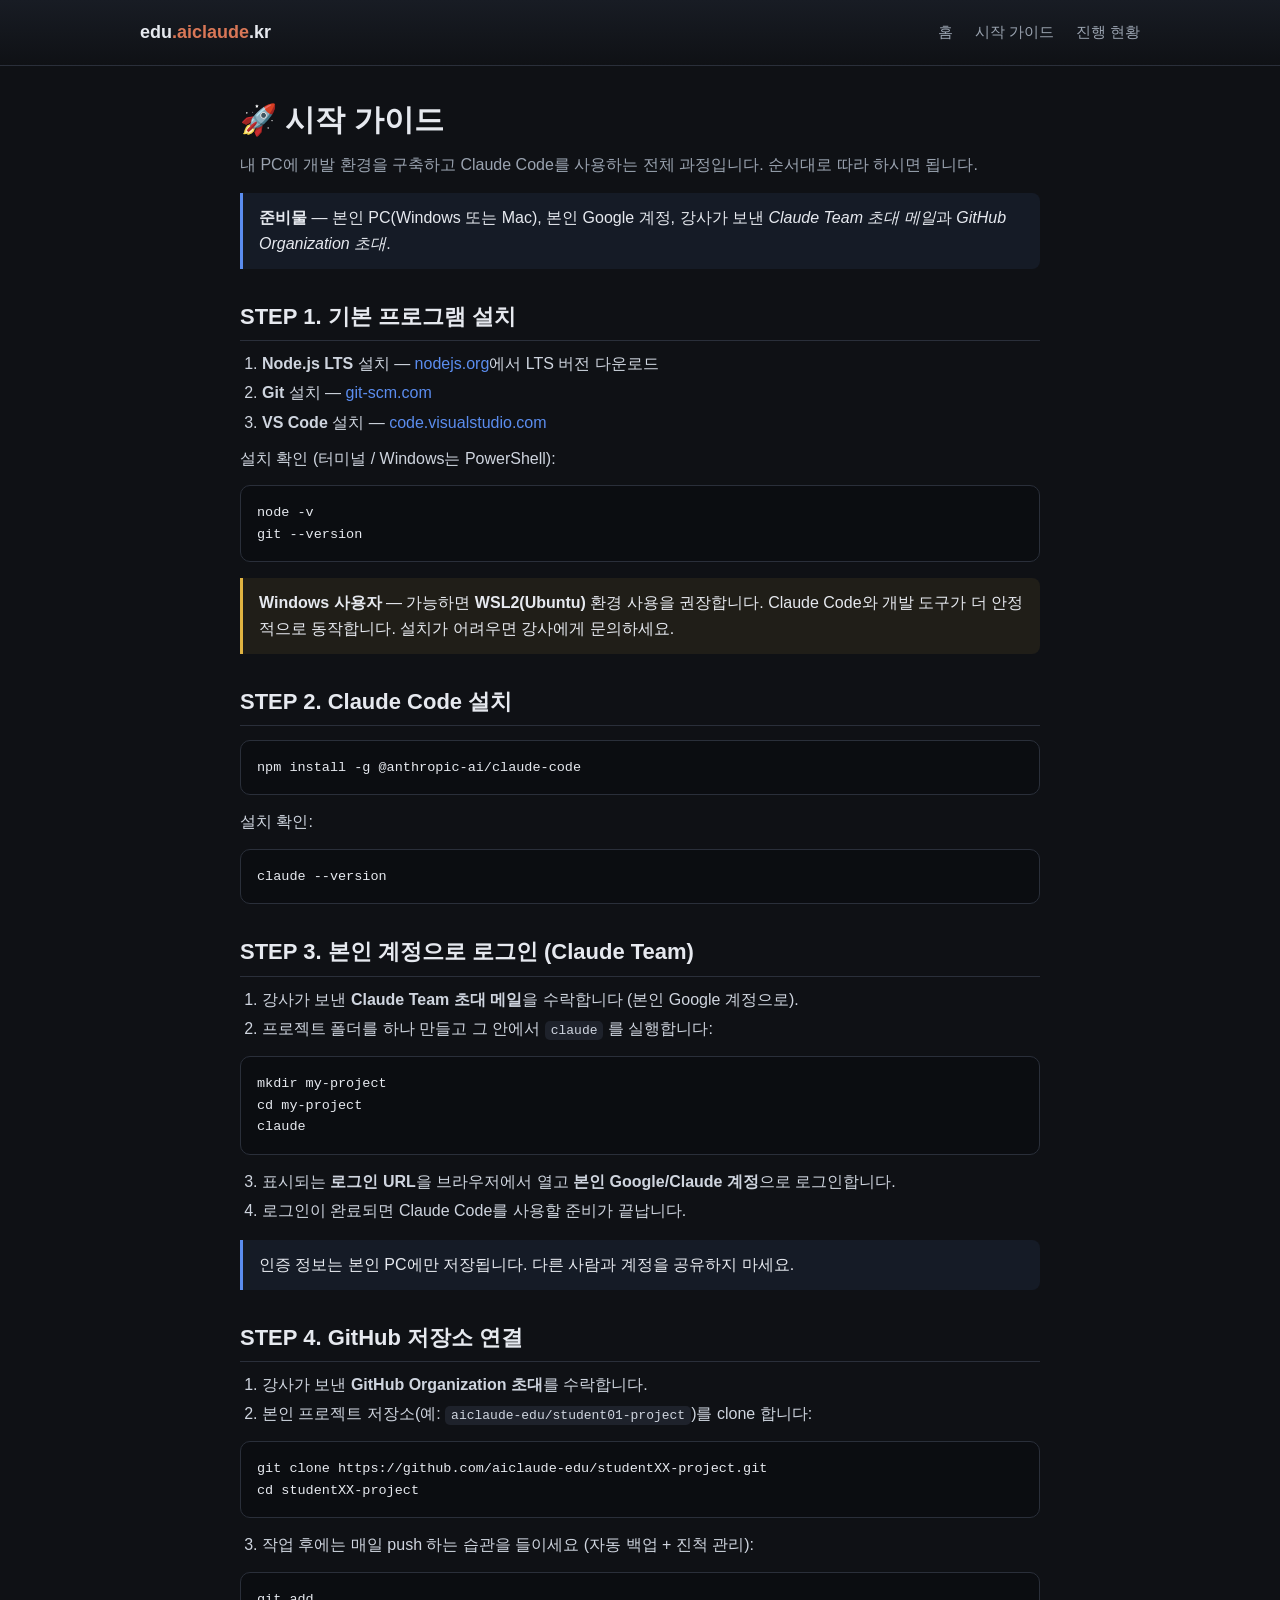
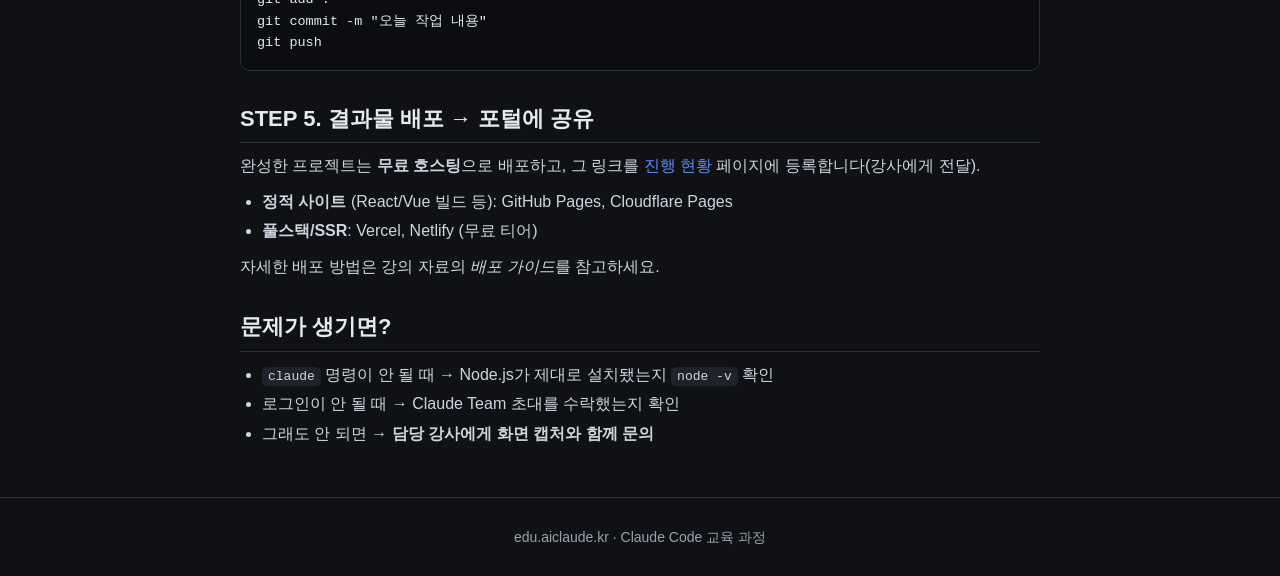
==== portal/onboarding.html @ a7a28240 "edu.aiclaude.kr 교육 포털 및 운영 가이드 추가 - portal/: 정적 교육 포털 (메인/시작가이드/진행현황) - docs/: 서버셋업·학생온보딩·GitHub·배포 " ====
<!DOCTYPE html>
<html lang="ko">
<head>
  <meta charset="UTF-8" />
  <meta name="viewport" content="width=device-width, initial-scale=1.0" />
  <title>시작 가이드 · edu.aiclaude.kr</title>
  <link rel="stylesheet" href="assets/style.css" />
</head>
<body>
  <header class="site">
    <div class="wrap">
      <nav class="nav">
        <span class="brand">edu<span>.aiclaude</span>.kr</span>
        <span class="spacer"></span>
        <a class="link" href="index.html">홈</a>
        <a class="link" href="onboarding.html">시작 가이드</a>
        <a class="link" href="progress.html">진행 현황</a>
      </nav>
    </div>
  </header>

  <div class="wrap">
    <article class="doc" style="margin: 30px auto;">
      <h1>🚀 시작 가이드</h1>
      <p style="color:var(--muted)">내 PC에 개발 환경을 구축하고 Claude Code를 사용하는 전체 과정입니다.
         순서대로 따라 하시면 됩니다.</p>

      <div class="callout">
        <strong>준비물</strong> — 본인 PC(Windows 또는 Mac), 본인 Google 계정,
        강사가 보낸 <em>Claude Team 초대 메일</em>과 <em>GitHub Organization 초대</em>.
      </div>

      <h2>STEP 1. 기본 프로그램 설치</h2>
      <ol>
        <li><strong>Node.js LTS</strong> 설치 — <a href="https://nodejs.org" target="_blank">nodejs.org</a>에서 LTS 버전 다운로드</li>
        <li><strong>Git</strong> 설치 — <a href="https://git-scm.com" target="_blank">git-scm.com</a></li>
        <li><strong>VS Code</strong> 설치 — <a href="https://code.visualstudio.com" target="_blank">code.visualstudio.com</a></li>
      </ol>
      <p>설치 확인 (터미널 / Windows는 PowerShell):</p>
      <pre>node -v
git --version</pre>

      <div class="callout warn">
        <strong>Windows 사용자</strong> — 가능하면 <strong>WSL2(Ubuntu)</strong> 환경 사용을 권장합니다.
        Claude Code와 개발 도구가 더 안정적으로 동작합니다. 설치가 어려우면 강사에게 문의하세요.
      </div>

      <h2>STEP 2. Claude Code 설치</h2>
      <pre>npm install -g @anthropic-ai/claude-code</pre>
      <p>설치 확인:</p>
      <pre>claude --version</pre>

      <h2>STEP 3. 본인 계정으로 로그인 (Claude Team)</h2>
      <ol>
        <li>강사가 보낸 <strong>Claude Team 초대 메일</strong>을 수락합니다 (본인 Google 계정으로).</li>
        <li>프로젝트 폴더를 하나 만들고 그 안에서 <code class="inline">claude</code> 를 실행합니다:</li>
      </ol>
      <pre>mkdir my-project
cd my-project
claude</pre>
      <ol start="3">
        <li>표시되는 <strong>로그인 URL</strong>을 브라우저에서 열고 <strong>본인 Google/Claude 계정</strong>으로 로그인합니다.</li>
        <li>로그인이 완료되면 Claude Code를 사용할 준비가 끝납니다.</li>
      </ol>
      <div class="callout">
        인증 정보는 본인 PC에만 저장됩니다. 다른 사람과 계정을 공유하지 마세요.
      </div>

      <h2>STEP 4. GitHub 저장소 연결</h2>
      <ol>
        <li>강사가 보낸 <strong>GitHub Organization 초대</strong>를 수락합니다.</li>
        <li>본인 프로젝트 저장소(예: <code class="inline">aiclaude-edu/student01-project</code>)를 clone 합니다:</li>
      </ol>
      <pre>git clone https://github.com/aiclaude-edu/studentXX-project.git
cd studentXX-project</pre>
      <ol start="3">
        <li>작업 후에는 매일 push 하는 습관을 들이세요 (자동 백업 + 진척 관리):</li>
      </ol>
      <pre>git add .
git commit -m "오늘 작업 내용"
git push</pre>

      <h2>STEP 5. 결과물 배포 → 포털에 공유</h2>
      <p>완성한 프로젝트는 <strong>무료 호스팅</strong>으로 배포하고, 그 링크를
         <a href="progress.html">진행 현황</a> 페이지에 등록합니다(강사에게 전달).</p>
      <ul>
        <li><strong>정적 사이트</strong> (React/Vue 빌드 등): GitHub Pages, Cloudflare Pages</li>
        <li><strong>풀스택/SSR</strong>: Vercel, Netlify (무료 티어)</li>
      </ul>
      <p>자세한 배포 방법은 강의 자료의 <em>배포 가이드</em>를 참고하세요.</p>

      <h2>문제가 생기면?</h2>
      <ul>
        <li><code class="inline">claude</code> 명령이 안 될 때 → Node.js가 제대로 설치됐는지 <code class="inline">node -v</code> 확인</li>
        <li>로그인이 안 될 때 → Claude Team 초대를 수락했는지 확인</li>
        <li>그래도 안 되면 → <strong>담당 강사에게 화면 캡처와 함께 문의</strong></li>
      </ul>
    </article>
  </div>

  <footer class="site">
    <div class="wrap">edu.aiclaude.kr · Claude Code 교육 과정</div>
  </footer>
</body>
</html>
---- portal/assets/style.css ----
:root {
  --bg: #0f1115;
  --panel: #171a21;
  --panel-2: #1e222b;
  --text: #e6e9ef;
  --muted: #9aa3b0;
  --accent: #d97757;
  --accent-2: #5b8def;
  --border: #2a2f3a;
  --ok: #4caf7d;
  --warn: #e0b341;
}

* { box-sizing: border-box; margin: 0; padding: 0; }

body {
  font-family: -apple-system, BlinkMacSystemFont, "Segoe UI", "Noto Sans KR", Roboto, sans-serif;
  background: var(--bg);
  color: var(--text);
  line-height: 1.6;
  -webkit-font-smoothing: antialiased;
}

a { color: var(--accent-2); text-decoration: none; }
a:hover { text-decoration: underline; }

header.site {
  background: linear-gradient(180deg, #181c24, #0f1115);
  border-bottom: 1px solid var(--border);
  padding: 18px 0;
  position: sticky;
  top: 0;
  z-index: 10;
  backdrop-filter: blur(6px);
}

.wrap { max-width: 1040px; margin: 0 auto; padding: 0 20px; }

.nav {
  display: flex;
  align-items: center;
  gap: 22px;
}
.brand { font-weight: 700; font-size: 18px; color: var(--text); }
.brand span { color: var(--accent); }
.nav a.link { color: var(--muted); font-size: 15px; }
.nav a.link:hover { color: var(--text); text-decoration: none; }
.nav .spacer { flex: 1; }

.hero {
  padding: 64px 0 40px;
  text-align: center;
}
.hero h1 { font-size: 40px; line-height: 1.2; margin-bottom: 16px; }
.hero h1 span { color: var(--accent); }
.hero p { color: var(--muted); font-size: 18px; max-width: 640px; margin: 0 auto; }
.hero .cta { margin-top: 28px; display: flex; gap: 12px; justify-content: center; flex-wrap: wrap; }

.btn {
  display: inline-block;
  padding: 11px 20px;
  border-radius: 8px;
  font-weight: 600;
  font-size: 15px;
  border: 1px solid var(--border);
}
.btn.primary { background: var(--accent); color: #1a1a1a; border-color: var(--accent); }
.btn.primary:hover { filter: brightness(1.05); text-decoration: none; }
.btn.ghost { background: var(--panel); color: var(--text); }
.btn.ghost:hover { background: var(--panel-2); text-decoration: none; }

section { padding: 32px 0; }
h2.section-title { font-size: 24px; margin-bottom: 6px; }
.section-sub { color: var(--muted); margin-bottom: 22px; }

.grid {
  display: grid;
  grid-template-columns: repeat(auto-fill, minmax(240px, 1fr));
  gap: 16px;
}
.card {
  background: var(--panel);
  border: 1px solid var(--border);
  border-radius: 12px;
  padding: 20px;
}
.card h3 { font-size: 17px; margin-bottom: 8px; }
.card p { color: var(--muted); font-size: 14px; }
.card .step-no {
  display: inline-flex; align-items: center; justify-content: center;
  width: 28px; height: 28px; border-radius: 50%;
  background: var(--accent); color: #1a1a1a; font-weight: 700; font-size: 14px;
  margin-bottom: 10px;
}

table.board {
  width: 100%;
  border-collapse: collapse;
  background: var(--panel);
  border: 1px solid var(--border);
  border-radius: 12px;
  overflow: hidden;
}
table.board th, table.board td {
  text-align: left;
  padding: 12px 14px;
  border-bottom: 1px solid var(--border);
  font-size: 14px;
}
table.board th { background: var(--panel-2); color: var(--muted); font-weight: 600; }
table.board tr:last-child td { border-bottom: none; }

.badge {
  display: inline-block; padding: 3px 10px; border-radius: 999px;
  font-size: 12px; font-weight: 600;
}
.badge.ok { background: rgba(76,175,125,.15); color: var(--ok); }
.badge.prog { background: rgba(224,179,65,.15); color: var(--warn); }
.badge.todo { background: rgba(154,163,176,.15); color: var(--muted); }

code, pre {
  font-family: "SFMono-Regular", Consolas, "Liberation Mono", Menlo, monospace;
}
pre {
  background: #0b0d11;
  border: 1px solid var(--border);
  border-radius: 10px;
  padding: 16px;
  overflow-x: auto;
  font-size: 13.5px;
  margin: 14px 0;
}
code.inline { background: var(--panel-2); padding: 2px 6px; border-radius: 5px; font-size: 13px; }

.doc { max-width: 800px; }
.doc h1 { font-size: 30px; margin: 12px 0 8px; }
.doc h2 { font-size: 22px; margin: 30px 0 10px; border-bottom: 1px solid var(--border); padding-bottom: 6px; }
.doc h3 { font-size: 17px; margin: 22px 0 8px; }
.doc p, .doc li { color: #cfd5df; }
.doc ul, .doc ol { margin: 10px 0 10px 22px; }
.doc li { margin: 4px 0; }
.callout {
  background: rgba(91,141,239,.08);
  border-left: 3px solid var(--accent-2);
  padding: 12px 16px; border-radius: 0 8px 8px 0; margin: 16px 0;
}
.callout.warn { background: rgba(224,179,65,.08); border-left-color: var(--warn); }

footer.site {
  border-top: 1px solid var(--border);
  padding: 28px 0;
  margin-top: 50px;
  color: var(--muted);
  font-size: 14px;
  text-align: center;
}

@media (max-width: 600px) {
  .hero h1 { font-size: 30px; }
  .nav { gap: 14px; flex-wrap: wrap; }
}
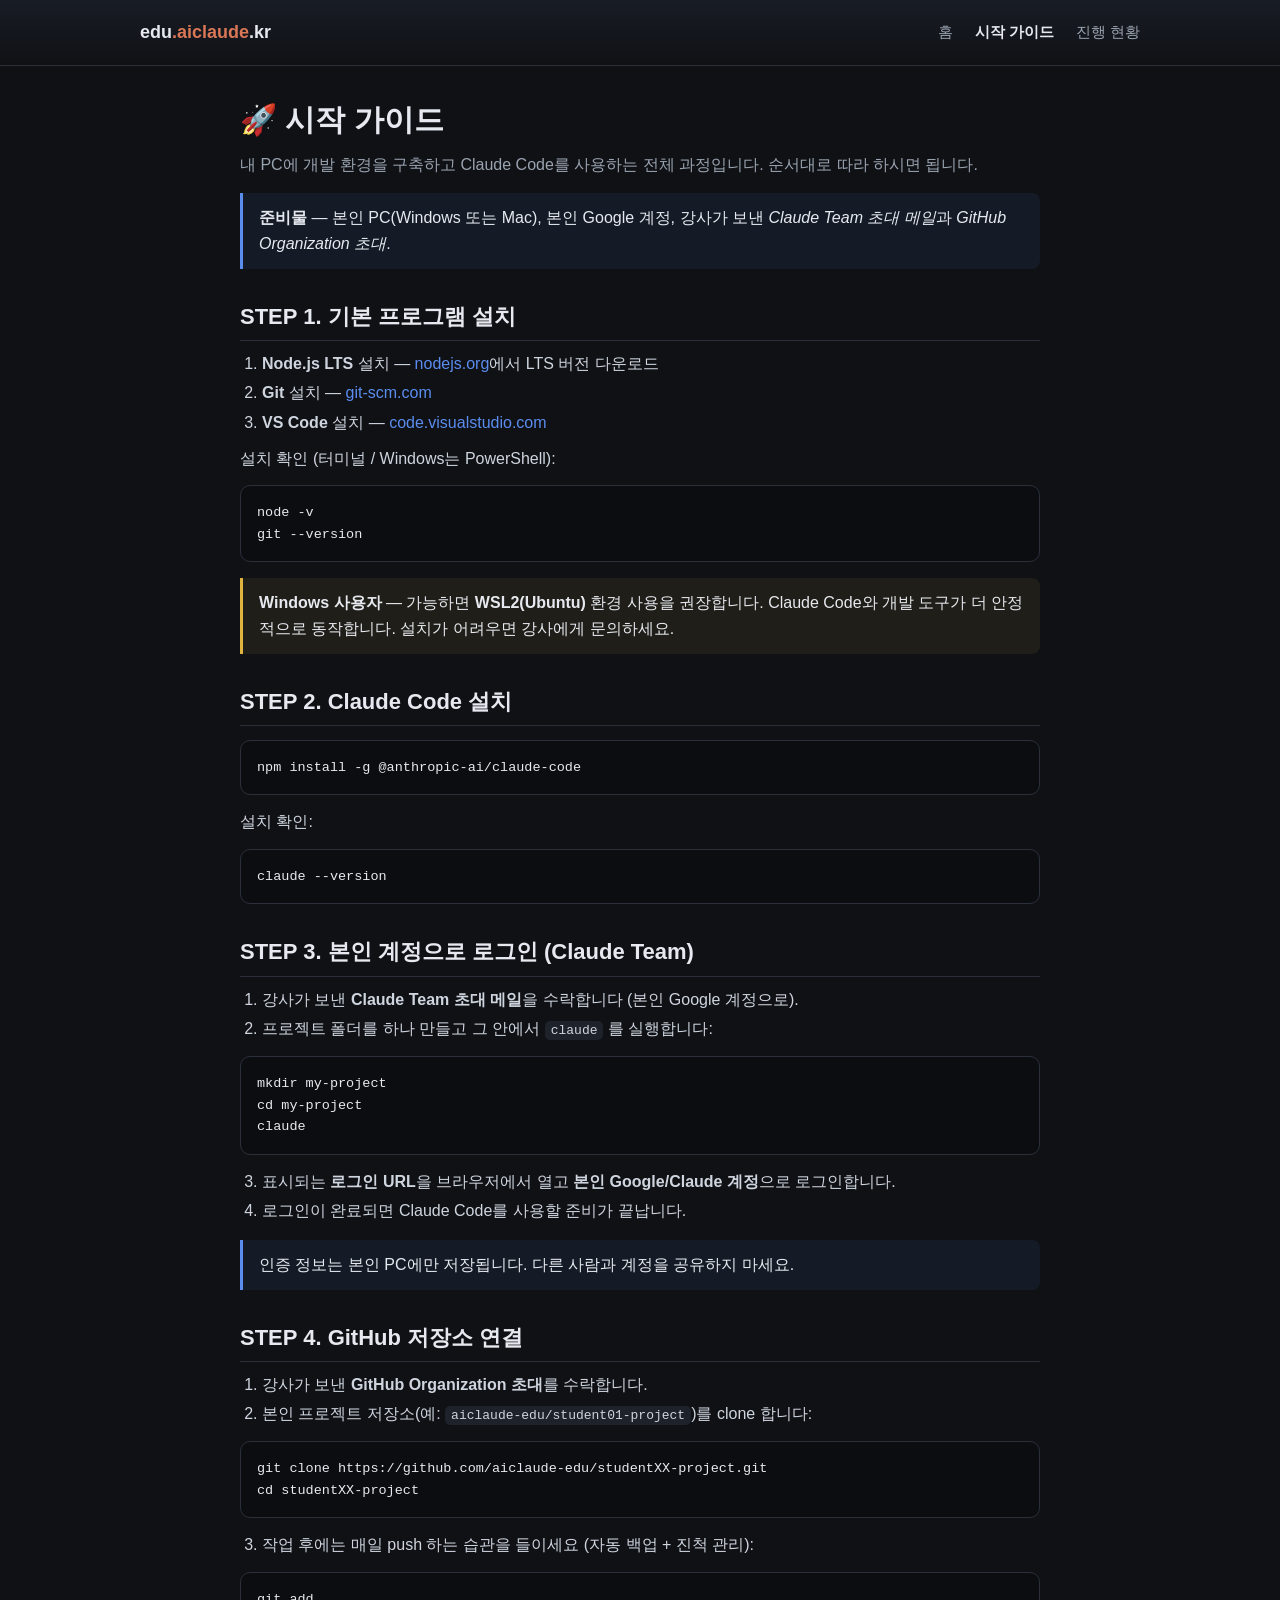
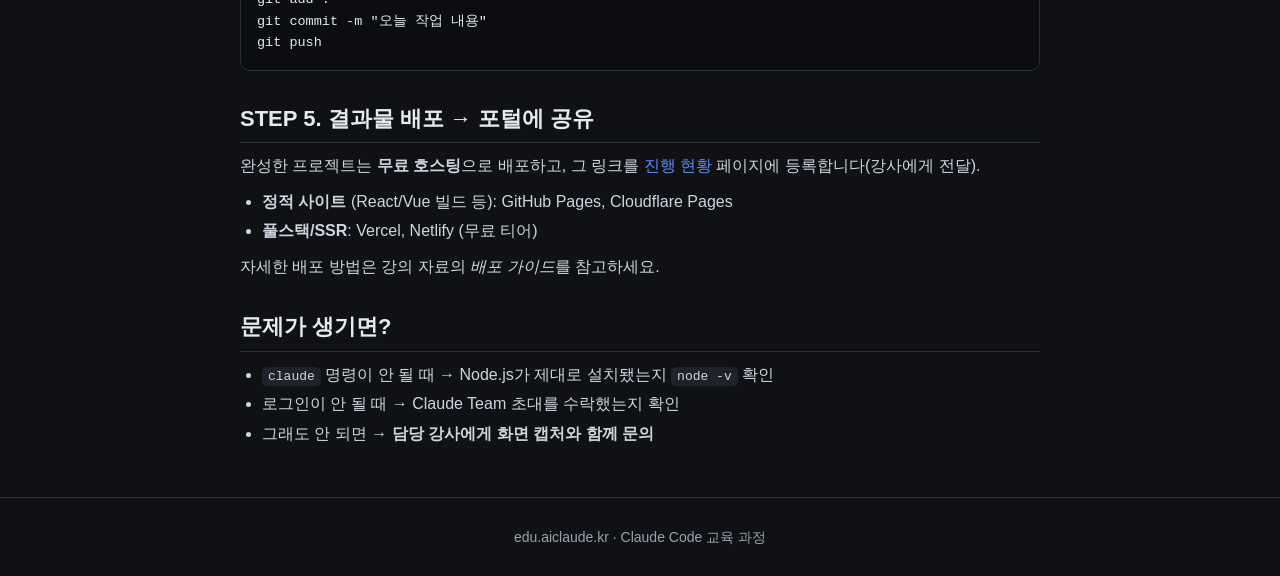
==== commit bc14bbcb: "포털 개선: 진행현황 데이터기반 전환·요약통계·검색필터, 파비콘/메타, 코드 복사버튼, 현재메뉴 강조 - progress.html: 학생 배열만 수정하면 표/통계 자동 갱신, 완료" ====
--- a/portal/onboarding.html
+++ b/portal/onboarding.html
@@ -3,7 +3,9 @@
 <head>
   <meta charset="UTF-8" />
   <meta name="viewport" content="width=device-width, initial-scale=1.0" />
+  <meta name="description" content="Claude Code 교육생 시작 가이드 — 내 PC에 개발 환경 구축부터 GitHub 연결, 결과물 배포까지." />
   <title>시작 가이드 · edu.aiclaude.kr</title>
+  <link rel="icon" href="assets/favicon.svg" type="image/svg+xml" />
   <link rel="stylesheet" href="assets/style.css" />
 </head>
 <body>
@@ -13,7 +15,7 @@
         <span class="brand">edu<span>.aiclaude</span>.kr</span>
         <span class="spacer"></span>
         <a class="link" href="index.html">홈</a>
-        <a class="link" href="onboarding.html">시작 가이드</a>
+        <a class="link active" href="onboarding.html">시작 가이드</a>
         <a class="link" href="progress.html">진행 현황</a>
       </nav>
     </div>
@@ -101,5 +103,34 @@
   <footer class="site">
     <div class="wrap">edu.aiclaude.kr · Claude Code 교육 과정</div>
   </footer>
+
+  <script>
+  // 모든 <pre> 코드 블록에 복사 버튼을 자동 추가
+  document.querySelectorAll("article.doc pre").forEach(pre => {
+    const wrap = document.createElement("div");
+    wrap.className = "pre-wrap";
+    pre.parentNode.insertBefore(wrap, pre);
+    wrap.appendChild(pre);
+
+    const btn = document.createElement("button");
+    btn.className = "copy-btn";
+    btn.type = "button";
+    btn.textContent = "복사";
+    wrap.appendChild(btn);
+
+    btn.addEventListener("click", async () => {
+      try {
+        await navigator.clipboard.writeText(pre.textContent);
+      } catch {
+        const r = document.createRange(); r.selectNodeContents(pre);
+        const sel = getSelection(); sel.removeAllRanges(); sel.addRange(r);
+        document.execCommand("copy"); sel.removeAllRanges();
+      }
+      btn.textContent = "복사됨 ✓";
+      btn.classList.add("copied");
+      setTimeout(() => { btn.textContent = "복사"; btn.classList.remove("copied"); }, 1500);
+    });
+  });
+  </script>
 </body>
 </html>
--- a/portal/assets/style.css
+++ b/portal/assets/style.css
@@ -45,6 +45,7 @@
 .brand span { color: var(--accent); }
 .nav a.link { color: var(--muted); font-size: 15px; }
 .nav a.link:hover { color: var(--text); text-decoration: none; }
+.nav a.link.active { color: var(--text); font-weight: 600; }
 .nav .spacer { flex: 1; }
 
 .hero {
@@ -155,6 +156,65 @@
   text-align: center;
 }
 
+/* ── 진행 현황: 요약 통계 ── */
+.stats {
+  display: grid;
+  grid-template-columns: repeat(4, 1fr) 1.6fr;
+  gap: 12px;
+  margin: 4px 0 22px;
+}
+.stat {
+  background: var(--panel);
+  border: 1px solid var(--border);
+  border-radius: 12px;
+  padding: 16px;
+  text-align: center;
+}
+.stat.wide { text-align: left; display: flex; flex-direction: column; justify-content: center; }
+.stat-num { font-size: 28px; font-weight: 700; line-height: 1; }
+.stat-lbl { color: var(--muted); font-size: 13px; margin-top: 6px; }
+.bar { height: 8px; background: var(--panel-2); border-radius: 999px; overflow: hidden; }
+.bar-fill { height: 100%; background: linear-gradient(90deg, var(--accent), var(--ok)); border-radius: 999px; transition: width .4s ease; }
+
+/* ── 진행 현황: 검색 / 필터 ── */
+.toolbar {
+  display: flex; gap: 12px; align-items: center;
+  margin-bottom: 14px; flex-wrap: wrap;
+}
+.search {
+  flex: 1; min-width: 200px;
+  background: var(--panel); color: var(--text);
+  border: 1px solid var(--border); border-radius: 8px;
+  padding: 9px 14px; font-size: 14px;
+}
+.search:focus { outline: none; border-color: var(--accent-2); }
+.filters { display: flex; gap: 8px; flex-wrap: wrap; }
+.chip {
+  background: var(--panel); color: var(--muted);
+  border: 1px solid var(--border); border-radius: 999px;
+  padding: 7px 14px; font-size: 13px; font-weight: 600; cursor: pointer;
+}
+.chip:hover { color: var(--text); }
+.chip.active { background: var(--accent); color: #1a1a1a; border-color: var(--accent); }
+.empty { color: var(--muted); text-align: center; padding: 28px 0; }
+
+/* ── 코드 복사 버튼 ── */
+.pre-wrap { position: relative; }
+.copy-btn {
+  position: absolute; top: 8px; right: 8px;
+  background: var(--panel-2); color: var(--muted);
+  border: 1px solid var(--border); border-radius: 6px;
+  padding: 4px 10px; font-size: 12px; cursor: pointer;
+  opacity: 0; transition: opacity .15s;
+}
+.pre-wrap:hover .copy-btn { opacity: 1; }
+.copy-btn:hover { color: var(--text); }
+.copy-btn.copied { color: var(--ok); border-color: var(--ok); }
+
+@media (max-width: 720px) {
+  .stats { grid-template-columns: repeat(2, 1fr); }
+  .stat.wide { grid-column: 1 / -1; }
+}
 @media (max-width: 600px) {
   .hero h1 { font-size: 30px; }
   .nav { gap: 14px; flex-wrap: wrap; }
